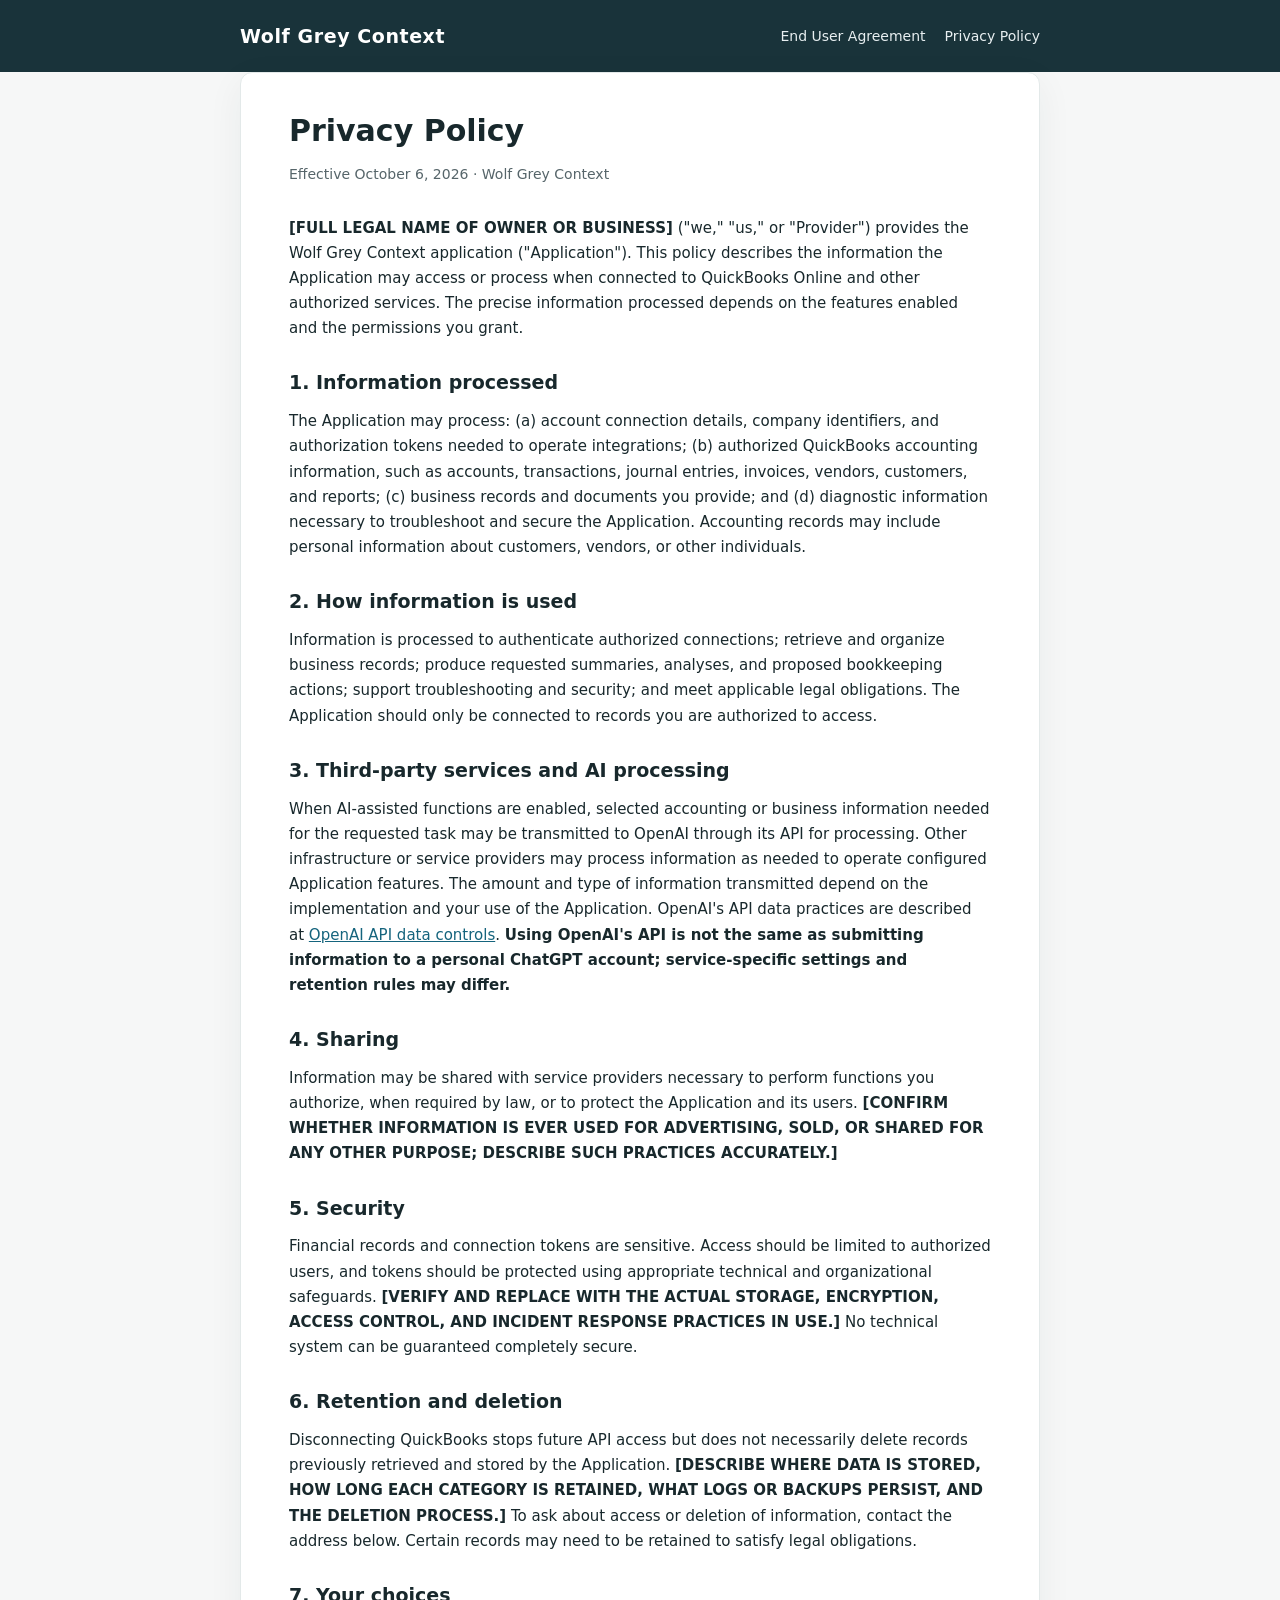
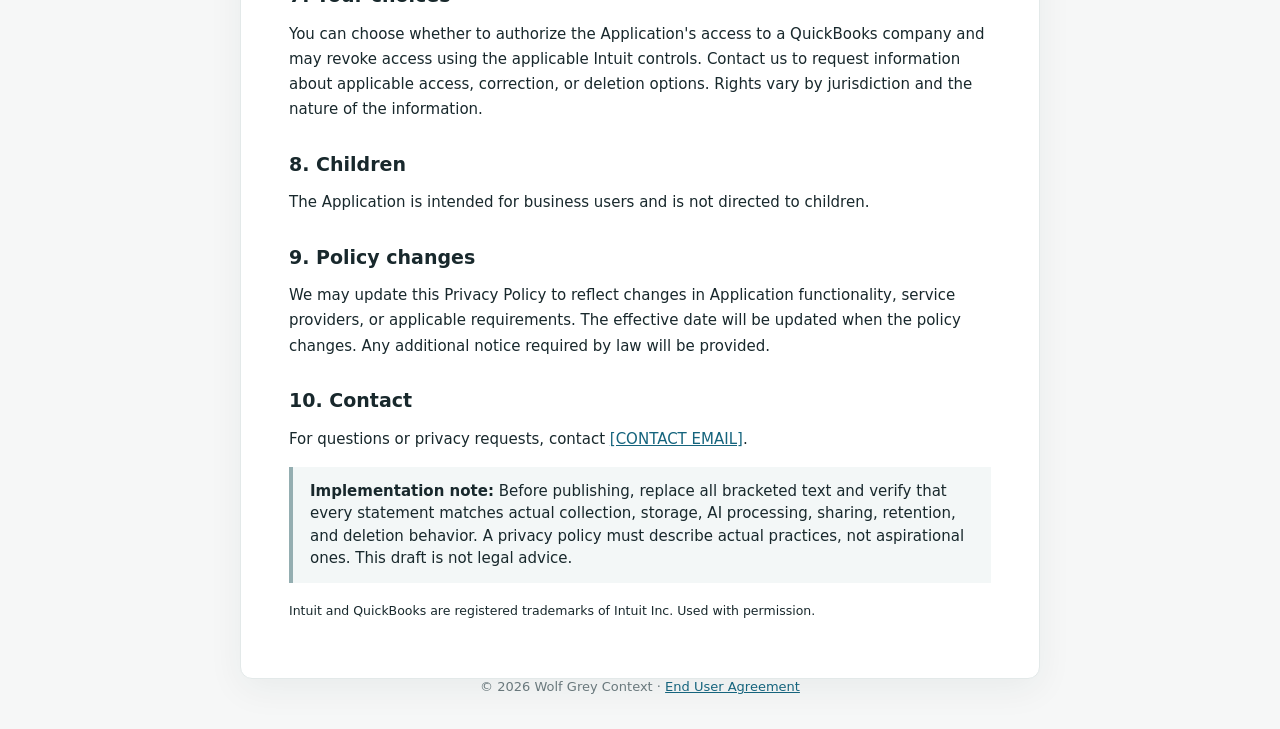
==== privacy.html @ c07c2b54 "initial commit of wip legal docs in particular for quickbooks app" ====
<!doctype html>
<html lang="en"><head><meta charset="utf-8"><meta name="viewport" content="width=device-width, initial-scale=1"><title>Privacy Policy | Wolf Grey Context</title><link rel="stylesheet" href="style.css"></head>
<body><header><div class="wrap"><div class="brand">Wolf Grey Context</div><nav><a href="eula.html">End User Agreement</a><a href="privacy.html" aria-current="page">Privacy Policy</a></nav></div></header>
<main class="wrap">
<h1>Privacy Policy</h1><p class="meta">Effective October 6, 2026 · Wolf Grey Context</p>
<p><strong>[FULL LEGAL NAME OF OWNER OR BUSINESS]</strong> ("we," "us," or "Provider") provides the Wolf Grey Context application ("Application"). This policy describes the information the Application may access or process when connected to QuickBooks Online and other authorized services. The precise information processed depends on the features enabled and the permissions you grant.</p>
<h2>1. Information processed</h2><p>The Application may process: (a) account connection details, company identifiers, and authorization tokens needed to operate integrations; (b) authorized QuickBooks accounting information, such as accounts, transactions, journal entries, invoices, vendors, customers, and reports; (c) business records and documents you provide; and (d) diagnostic information necessary to troubleshoot and secure the Application. Accounting records may include personal information about customers, vendors, or other individuals.</p>
<h2>2. How information is used</h2><p>Information is processed to authenticate authorized connections; retrieve and organize business records; produce requested summaries, analyses, and proposed bookkeeping actions; support troubleshooting and security; and meet applicable legal obligations. The Application should only be connected to records you are authorized to access.</p>
<h2>3. Third-party services and AI processing</h2><p>When AI-assisted functions are enabled, selected accounting or business information needed for the requested task may be transmitted to OpenAI through its API for processing. Other infrastructure or service providers may process information as needed to operate configured Application features. The amount and type of information transmitted depend on the implementation and your use of the Application. OpenAI's API data practices are described at <a href="https://developers.openai.com/api/docs/guides/your-data">OpenAI API data controls</a>. <strong>Using OpenAI's API is not the same as submitting information to a personal ChatGPT account; service-specific settings and retention rules may differ.</strong></p>
<h2>4. Sharing</h2><p>Information may be shared with service providers necessary to perform functions you authorize, when required by law, or to protect the Application and its users. <strong>[CONFIRM WHETHER INFORMATION IS EVER USED FOR ADVERTISING, SOLD, OR SHARED FOR ANY OTHER PURPOSE; DESCRIBE SUCH PRACTICES ACCURATELY.]</strong></p>
<h2>5. Security</h2><p>Financial records and connection tokens are sensitive. Access should be limited to authorized users, and tokens should be protected using appropriate technical and organizational safeguards. <strong>[VERIFY AND REPLACE WITH THE ACTUAL STORAGE, ENCRYPTION, ACCESS CONTROL, AND INCIDENT RESPONSE PRACTICES IN USE.]</strong> No technical system can be guaranteed completely secure.</p>
<h2>6. Retention and deletion</h2><p>Disconnecting QuickBooks stops future API access but does not necessarily delete records previously retrieved and stored by the Application. <strong>[DESCRIBE WHERE DATA IS STORED, HOW LONG EACH CATEGORY IS RETAINED, WHAT LOGS OR BACKUPS PERSIST, AND THE DELETION PROCESS.]</strong> To ask about access or deletion of information, contact the address below. Certain records may need to be retained to satisfy legal obligations.</p>
<h2>7. Your choices</h2><p>You can choose whether to authorize the Application's access to a QuickBooks company and may revoke access using the applicable Intuit controls. Contact us to request information about applicable access, correction, or deletion options. Rights vary by jurisdiction and the nature of the information.</p>
<h2>8. Children</h2><p>The Application is intended for business users and is not directed to children.</p>
<h2>9. Policy changes</h2><p>We may update this Privacy Policy to reflect changes in Application functionality, service providers, or applicable requirements. The effective date will be updated when the policy changes. Any additional notice required by law will be provided.</p>
<h2>10. Contact</h2><p>For questions or privacy requests, contact <a href="mailto:REPLACE_WITH_CONTACT_EMAIL">[CONTACT EMAIL]</a>.</p>
<p class="note"><strong>Implementation note:</strong> Before publishing, replace all bracketed text and verify that every statement matches actual collection, storage, AI processing, sharing, retention, and deletion behavior. A privacy policy must describe actual practices, not aspirational ones. This draft is not legal advice.</p>
<p><small>Intuit and QuickBooks are registered trademarks of Intuit Inc. Used with permission.</small></p>
</main><footer>© 2026 Wolf Grey Context · <a href="eula.html">End User Agreement</a></footer></body></html>
---- style.css ----
:root{color-scheme:light;font-family:system-ui,-apple-system,Segoe UI,Roboto,Arial,sans-serif;color:#18282c;background:#f6f7f7}*{box-sizing:border-box}body{margin:0}header{background:#19333a;color:#fff;padding:25px 0}header .wrap{display:flex;justify-content:space-between;align-items:center;gap:20px;flex-wrap:wrap}.brand{font-size:19px;font-weight:700;letter-spacing:.03em}nav{display:flex;gap:19px}nav a{color:#e8eff1;text-decoration:none;font-size:14px}nav a:hover{text-decoration:underline}.wrap{width:min(800px,calc(100% - 44px));margin:auto}main{background:#fff;margin:36px auto 60px;padding:40px 48px;border:1px solid #e3e9e9;border-radius:12px;box-shadow:0 10px 36px rgba(18,51,58,.06)}h1{font-size:30px;line-height:1.2;margin:0 0 12px}h2{font-size:19px;margin-top:30px}p,li{line-height:1.68;font-size:15px}li+li{margin-top:6px}.meta{color:#56656a;margin-bottom:29px;font-size:14px}a{color:#15647d}.note{border-left:4px solid #94aeb1;background:#f3f7f7;padding:13px 17px;line-height:1.5}footer{text-align:center;color:#69787c;font-size:13px;padding:0 20px 35px}@media(max-width:600px){main{padding:25px 24px;margin-top:20px}h1{font-size:25px}}
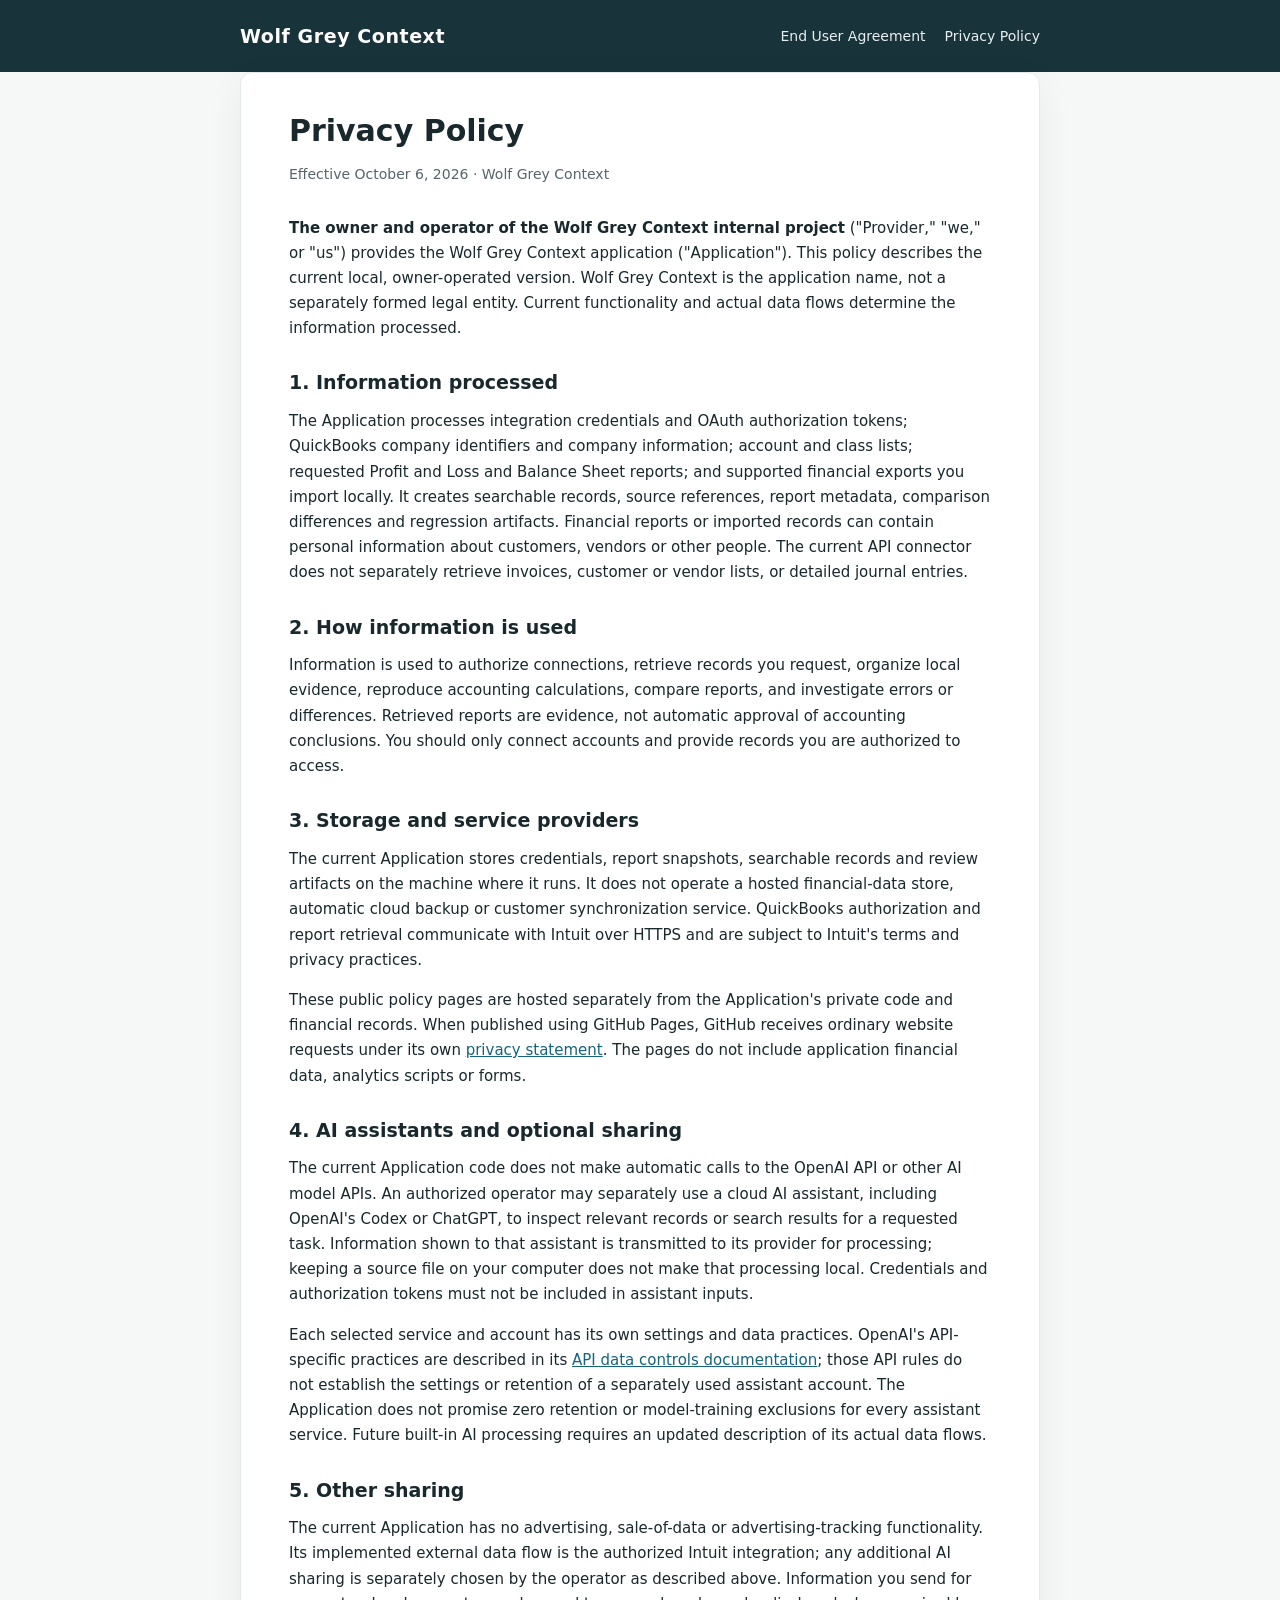
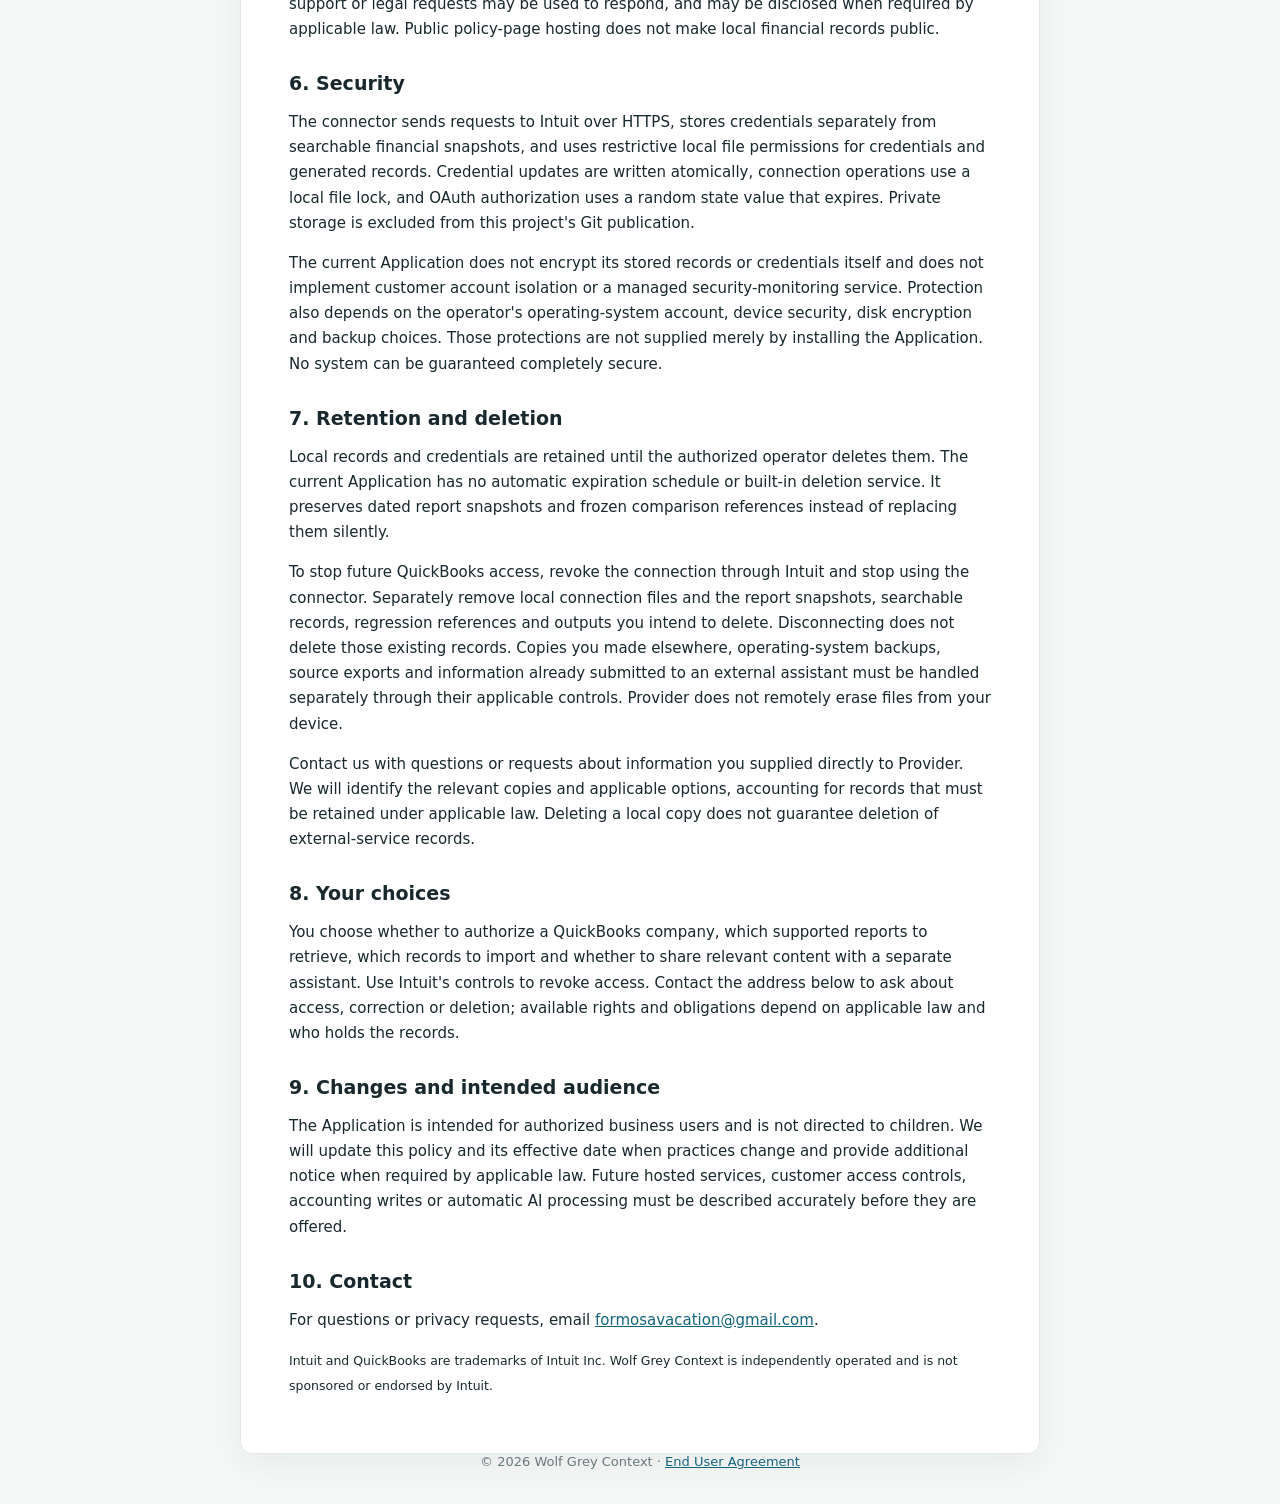
==== commit bdc7189e: "docs: align internal QuickBooks policies with local implementation" ====
--- a/privacy.html
+++ b/privacy.html
@@ -1,19 +1,55 @@
 <!doctype html>
-<html lang="en"><head><meta charset="utf-8"><meta name="viewport" content="width=device-width, initial-scale=1"><title>Privacy Policy | Wolf Grey Context</title><link rel="stylesheet" href="style.css"></head>
-<body><header><div class="wrap"><div class="brand">Wolf Grey Context</div><nav><a href="eula.html">End User Agreement</a><a href="privacy.html" aria-current="page">Privacy Policy</a></nav></div></header>
+<html lang="en">
+<head>
+  <meta charset="utf-8">
+  <meta name="viewport" content="width=device-width, initial-scale=1">
+  <title>Privacy Policy | Wolf Grey Context</title>
+  <link rel="stylesheet" href="style.css">
+</head>
+<body>
+<header><div class="wrap"><div class="brand">Wolf Grey Context</div>
+<nav><a href="eula.html">End User Agreement</a><a href="privacy.html" aria-current="page">Privacy Policy</a></nav></div></header>
 <main class="wrap">
-<h1>Privacy Policy</h1><p class="meta">Effective October 6, 2026 · Wolf Grey Context</p>
-<p><strong>[FULL LEGAL NAME OF OWNER OR BUSINESS]</strong> ("we," "us," or "Provider") provides the Wolf Grey Context application ("Application"). This policy describes the information the Application may access or process when connected to QuickBooks Online and other authorized services. The precise information processed depends on the features enabled and the permissions you grant.</p>
-<h2>1. Information processed</h2><p>The Application may process: (a) account connection details, company identifiers, and authorization tokens needed to operate integrations; (b) authorized QuickBooks accounting information, such as accounts, transactions, journal entries, invoices, vendors, customers, and reports; (c) business records and documents you provide; and (d) diagnostic information necessary to troubleshoot and secure the Application. Accounting records may include personal information about customers, vendors, or other individuals.</p>
-<h2>2. How information is used</h2><p>Information is processed to authenticate authorized connections; retrieve and organize business records; produce requested summaries, analyses, and proposed bookkeeping actions; support troubleshooting and security; and meet applicable legal obligations. The Application should only be connected to records you are authorized to access.</p>
-<h2>3. Third-party services and AI processing</h2><p>When AI-assisted functions are enabled, selected accounting or business information needed for the requested task may be transmitted to OpenAI through its API for processing. Other infrastructure or service providers may process information as needed to operate configured Application features. The amount and type of information transmitted depend on the implementation and your use of the Application. OpenAI's API data practices are described at <a href="https://developers.openai.com/api/docs/guides/your-data">OpenAI API data controls</a>. <strong>Using OpenAI's API is not the same as submitting information to a personal ChatGPT account; service-specific settings and retention rules may differ.</strong></p>
-<h2>4. Sharing</h2><p>Information may be shared with service providers necessary to perform functions you authorize, when required by law, or to protect the Application and its users. <strong>[CONFIRM WHETHER INFORMATION IS EVER USED FOR ADVERTISING, SOLD, OR SHARED FOR ANY OTHER PURPOSE; DESCRIBE SUCH PRACTICES ACCURATELY.]</strong></p>
-<h2>5. Security</h2><p>Financial records and connection tokens are sensitive. Access should be limited to authorized users, and tokens should be protected using appropriate technical and organizational safeguards. <strong>[VERIFY AND REPLACE WITH THE ACTUAL STORAGE, ENCRYPTION, ACCESS CONTROL, AND INCIDENT RESPONSE PRACTICES IN USE.]</strong> No technical system can be guaranteed completely secure.</p>
-<h2>6. Retention and deletion</h2><p>Disconnecting QuickBooks stops future API access but does not necessarily delete records previously retrieved and stored by the Application. <strong>[DESCRIBE WHERE DATA IS STORED, HOW LONG EACH CATEGORY IS RETAINED, WHAT LOGS OR BACKUPS PERSIST, AND THE DELETION PROCESS.]</strong> To ask about access or deletion of information, contact the address below. Certain records may need to be retained to satisfy legal obligations.</p>
-<h2>7. Your choices</h2><p>You can choose whether to authorize the Application's access to a QuickBooks company and may revoke access using the applicable Intuit controls. Contact us to request information about applicable access, correction, or deletion options. Rights vary by jurisdiction and the nature of the information.</p>
-<h2>8. Children</h2><p>The Application is intended for business users and is not directed to children.</p>
-<h2>9. Policy changes</h2><p>We may update this Privacy Policy to reflect changes in Application functionality, service providers, or applicable requirements. The effective date will be updated when the policy changes. Any additional notice required by law will be provided.</p>
-<h2>10. Contact</h2><p>For questions or privacy requests, contact <a href="mailto:REPLACE_WITH_CONTACT_EMAIL">[CONTACT EMAIL]</a>.</p>
-<p class="note"><strong>Implementation note:</strong> Before publishing, replace all bracketed text and verify that every statement matches actual collection, storage, AI processing, sharing, retention, and deletion behavior. A privacy policy must describe actual practices, not aspirational ones. This draft is not legal advice.</p>
-<p><small>Intuit and QuickBooks are registered trademarks of Intuit Inc. Used with permission.</small></p>
-</main><footer>© 2026 Wolf Grey Context · <a href="eula.html">End User Agreement</a></footer></body></html>
+<h1>Privacy Policy</h1>
+<p class="meta">Effective October 6, 2026 · Wolf Grey Context</p>
+<p><strong>The owner and operator of the Wolf Grey Context internal project</strong> ("Provider," "we," or "us") provides the Wolf Grey Context application ("Application"). This policy describes the current local, owner-operated version. Wolf Grey Context is the application name, not a separately formed legal entity. Current functionality and actual data flows determine the information processed.</p>
+
+<h2>1. Information processed</h2>
+<p>The Application processes integration credentials and OAuth authorization tokens; QuickBooks company identifiers and company information; account and class lists; requested Profit and Loss and Balance Sheet reports; and supported financial exports you import locally. It creates searchable records, source references, report metadata, comparison differences and regression artifacts. Financial reports or imported records can contain personal information about customers, vendors or other people. The current API connector does not separately retrieve invoices, customer or vendor lists, or detailed journal entries.</p>
+
+<h2>2. How information is used</h2>
+<p>Information is used to authorize connections, retrieve records you request, organize local evidence, reproduce accounting calculations, compare reports, and investigate errors or differences. Retrieved reports are evidence, not automatic approval of accounting conclusions. You should only connect accounts and provide records you are authorized to access.</p>
+
+<h2>3. Storage and service providers</h2>
+<p>The current Application stores credentials, report snapshots, searchable records and review artifacts on the machine where it runs. It does not operate a hosted financial-data store, automatic cloud backup or customer synchronization service. QuickBooks authorization and report retrieval communicate with Intuit over HTTPS and are subject to Intuit's terms and privacy practices.</p>
+<p>These public policy pages are hosted separately from the Application's private code and financial records. When published using GitHub Pages, GitHub receives ordinary website requests under its own <a href="https://docs.github.com/en/site-policy/privacy-policies/github-general-privacy-statement">privacy statement</a>. The pages do not include application financial data, analytics scripts or forms.</p>
+
+<h2>4. AI assistants and optional sharing</h2>
+<p>The current Application code does not make automatic calls to the OpenAI API or other AI model APIs. An authorized operator may separately use a cloud AI assistant, including OpenAI's Codex or ChatGPT, to inspect relevant records or search results for a requested task. Information shown to that assistant is transmitted to its provider for processing; keeping a source file on your computer does not make that processing local. Credentials and authorization tokens must not be included in assistant inputs.</p>
+<p>Each selected service and account has its own settings and data practices. OpenAI's API-specific practices are described in its <a href="https://developers.openai.com/api/docs/guides/your-data">API data controls documentation</a>; those API rules do not establish the settings or retention of a separately used assistant account. The Application does not promise zero retention or model-training exclusions for every assistant service. Future built-in AI processing requires an updated description of its actual data flows.</p>
+
+<h2>5. Other sharing</h2>
+<p>The current Application has no advertising, sale-of-data or advertising-tracking functionality. Its implemented external data flow is the authorized Intuit integration; any additional AI sharing is separately chosen by the operator as described above. Information you send for support or legal requests may be used to respond, and may be disclosed when required by applicable law. Public policy-page hosting does not make local financial records public.</p>
+
+<h2>6. Security</h2>
+<p>The connector sends requests to Intuit over HTTPS, stores credentials separately from searchable financial snapshots, and uses restrictive local file permissions for credentials and generated records. Credential updates are written atomically, connection operations use a local file lock, and OAuth authorization uses a random state value that expires. Private storage is excluded from this project's Git publication.</p>
+<p>The current Application does not encrypt its stored records or credentials itself and does not implement customer account isolation or a managed security-monitoring service. Protection also depends on the operator's operating-system account, device security, disk encryption and backup choices. Those protections are not supplied merely by installing the Application. No system can be guaranteed completely secure.</p>
+
+<h2>7. Retention and deletion</h2>
+<p>Local records and credentials are retained until the authorized operator deletes them. The current Application has no automatic expiration schedule or built-in deletion service. It preserves dated report snapshots and frozen comparison references instead of replacing them silently.</p>
+<p>To stop future QuickBooks access, revoke the connection through Intuit and stop using the connector. Separately remove local connection files and the report snapshots, searchable records, regression references and outputs you intend to delete. Disconnecting does not delete those existing records. Copies you made elsewhere, operating-system backups, source exports and information already submitted to an external assistant must be handled separately through their applicable controls. Provider does not remotely erase files from your device.</p>
+<p>Contact us with questions or requests about information you supplied directly to Provider. We will identify the relevant copies and applicable options, accounting for records that must be retained under applicable law. Deleting a local copy does not guarantee deletion of external-service records.</p>
+
+<h2>8. Your choices</h2>
+<p>You choose whether to authorize a QuickBooks company, which supported reports to retrieve, which records to import and whether to share relevant content with a separate assistant. Use Intuit's controls to revoke access. Contact the address below to ask about access, correction or deletion; available rights and obligations depend on applicable law and who holds the records.</p>
+
+<h2>9. Changes and intended audience</h2>
+<p>The Application is intended for authorized business users and is not directed to children. We will update this policy and its effective date when practices change and provide additional notice when required by applicable law. Future hosted services, customer access controls, accounting writes or automatic AI processing must be described accurately before they are offered.</p>
+
+<h2>10. Contact</h2>
+<p>For questions or privacy requests, email <a href="mailto:formosavacation@gmail.com">formosavacation@gmail.com</a>.</p>
+<p><small>Intuit and QuickBooks are trademarks of Intuit Inc. Wolf Grey Context is independently operated and is not sponsored or endorsed by Intuit.</small></p>
+</main>
+<footer>© 2026 Wolf Grey Context · <a href="eula.html">End User Agreement</a></footer>
+</body>
+</html>
